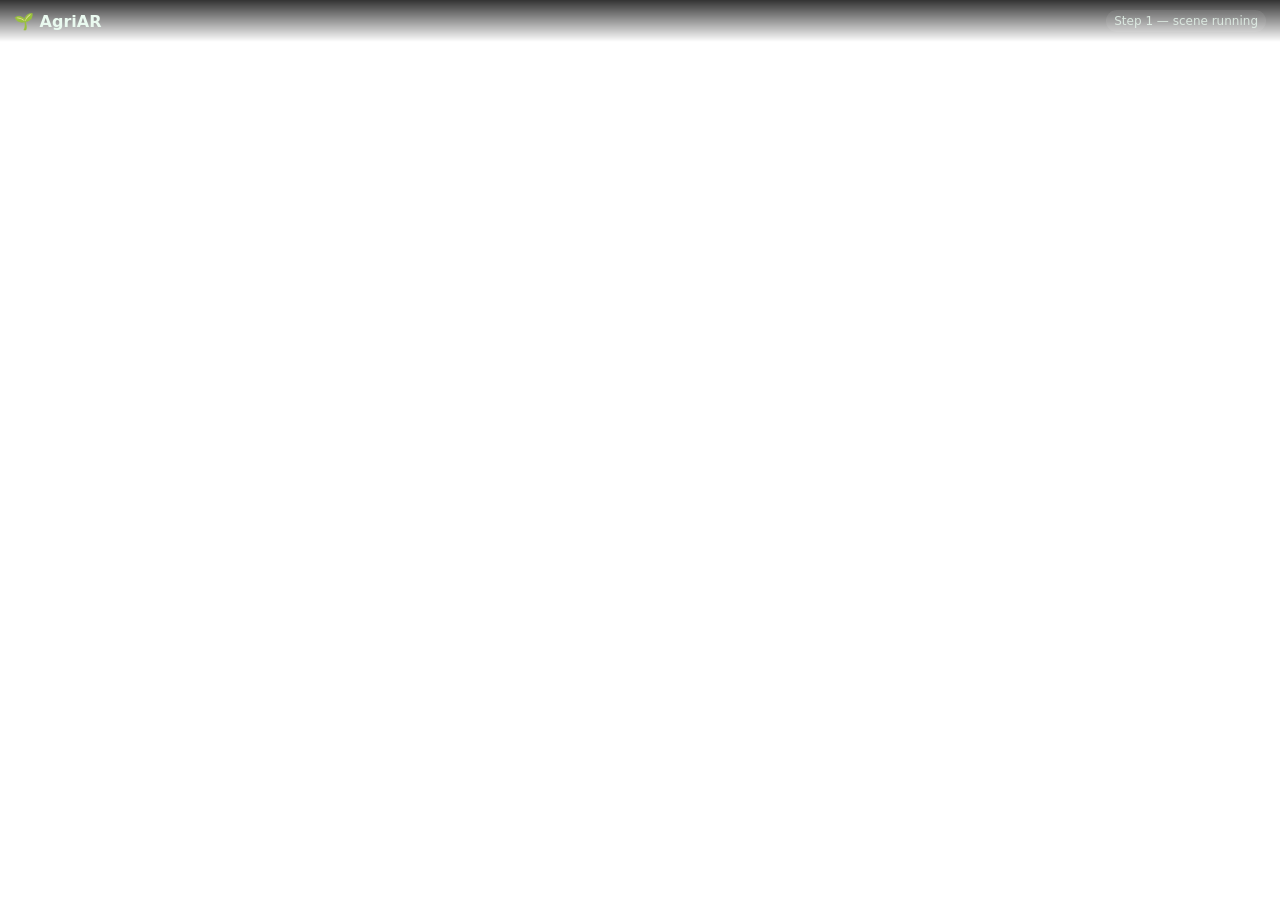
==== index.html @ 6613d99a "Step 1: project skeleton with running A-Frame scene Co-Authored-By: Claude Sonnet 5 <noreply@anthrop" ====
<!DOCTYPE html>
<html lang="en">
<head>
  <meta charset="utf-8" />
  <meta name="viewport" content="width=device-width, initial-scale=1, maximum-scale=1, user-scalable=no" />
  <title>AgriAR — AR Sensor Dashboard</title>

  <!-- A-Frame: the WebXR / 3D framework we build on -->
  <script src="https://aframe.io/releases/1.6.0/aframe.min.js"></script>

  <link rel="stylesheet" href="styles.css" />
</head>
<body>
  <!-- ===== 2D UI overlay (HTML sits on top of the 3D canvas) ===== -->
  <div id="ui">
    <header id="topbar">
      <span class="logo">🌱 AgriAR</span>
      <span id="status">Step 1 — scene running</span>
    </header>
  </div>

  <!-- ===== 3D scene ===== -->
  <a-scene
    id="scene"
    background="color: #101915"
    renderer="colorManagement: true; antialias: true">

    <!-- Lighting -->
    <a-entity light="type: ambient; intensity: 0.6"></a-entity>
    <a-entity light="type: directional; intensity: 0.9" position="1 3 2"></a-entity>

    <!-- Placeholder content — replaced by real models in Step 3+ -->
    <a-box
      position="0 1.2 -3"
      rotation="0 45 0"
      color="#4caf50"
      shadow
      animation="property: rotation; to: 0 405 0; loop: true; dur: 6000; easing: linear">
    </a-box>

    <a-plane position="0 0 -3" rotation="-90 0 0" width="6" height="6" color="#1e2b22"></a-plane>

    <a-sky color="#0c130f"></a-sky>

    <!-- Default camera with orbit-style look controls for desktop preview -->
    <a-entity camera position="0 1.6 0" look-controls wasd-controls></a-entity>
  </a-scene>

  <script src="js/app.js"></script>
</body>
</html>
---- styles.css ----
* { box-sizing: border-box; }

html, body {
  margin: 0;
  padding: 0;
  height: 100%;
  overflow: hidden;
  font-family: system-ui, -apple-system, "Segoe UI", Roboto, sans-serif;
}

/* The UI overlay must not block clicks meant for the 3D canvas,
   except on its own interactive children. */
#ui {
  position: fixed;
  inset: 0;
  z-index: 10;
  pointer-events: none;
}

#ui button,
#ui .panel {
  pointer-events: auto;
}

#topbar {
  position: absolute;
  top: 0;
  left: 0;
  right: 0;
  display: flex;
  align-items: center;
  justify-content: space-between;
  padding: 10px 14px;
  background: linear-gradient(#000c, #0000);
  color: #eafaf0;
}

.logo { font-weight: 700; font-size: 16px; }

#status {
  font-size: 12px;
  opacity: 0.8;
  background: #ffffff1a;
  padding: 4px 8px;
  border-radius: 999px;
}
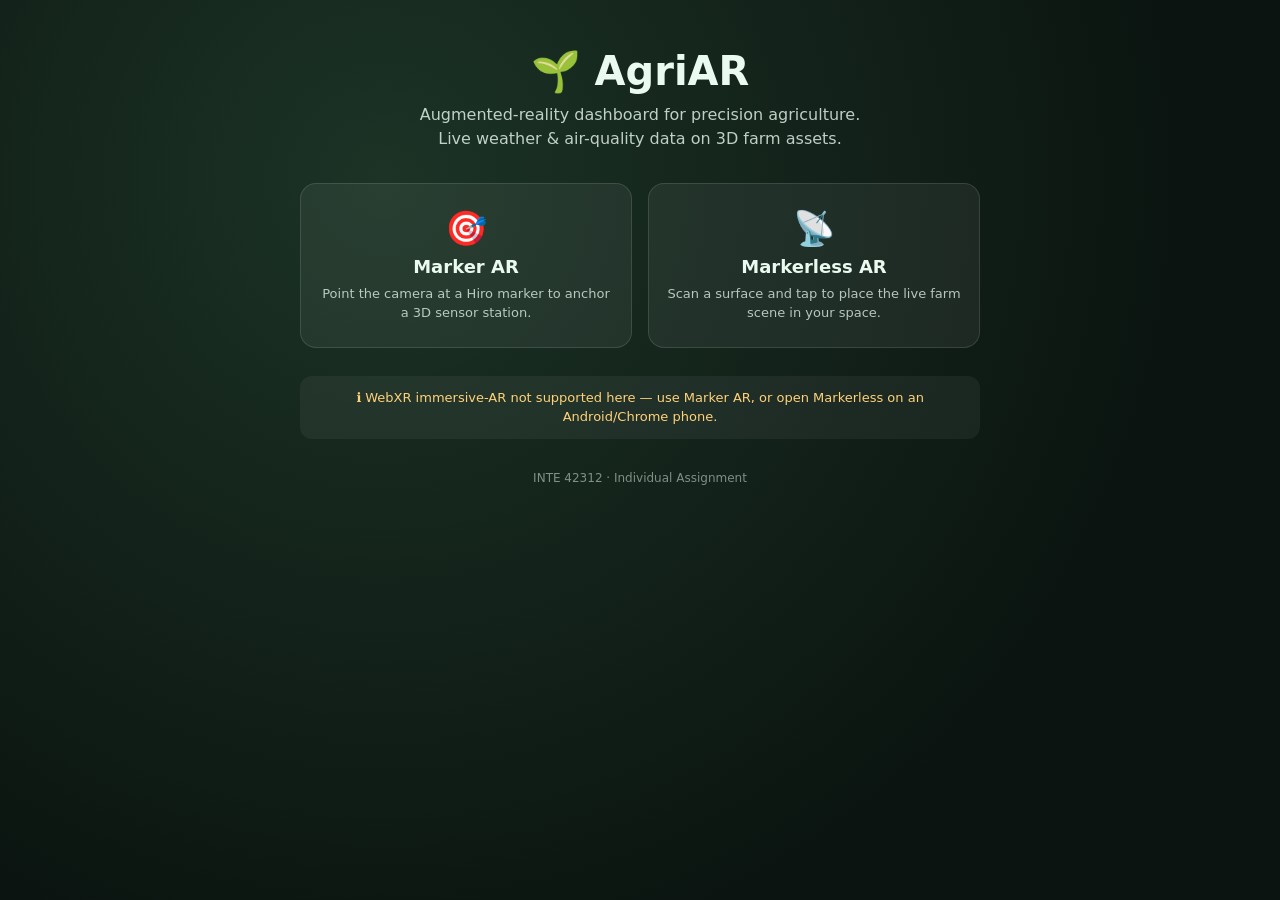
==== commit cce45ce3: "Step 2: UI shell, 3-page mode architecture, device capability check Co-Authored-By: Claude Sonnet 5 " ====
--- a/index.html
+++ b/index.html
@@ -4,48 +4,36 @@
   <meta charset="utf-8" />
   <meta name="viewport" content="width=device-width, initial-scale=1, maximum-scale=1, user-scalable=no" />
   <title>AgriAR — AR Sensor Dashboard</title>
-
-  <!-- A-Frame: the WebXR / 3D framework we build on -->
-  <script src="https://aframe.io/releases/1.6.0/aframe.min.js"></script>
-
   <link rel="stylesheet" href="styles.css" />
 </head>
-<body>
-  <!-- ===== 2D UI overlay (HTML sits on top of the 3D canvas) ===== -->
-  <div id="ui">
-    <header id="topbar">
-      <span class="logo">🌱 AgriAR</span>
-      <span id="status">Step 1 — scene running</span>
-    </header>
-  </div>
+<body class="menu-page">
 
-  <!-- ===== 3D scene ===== -->
-  <a-scene
-    id="scene"
-    background="color: #101915"
-    renderer="colorManagement: true; antialias: true">
+  <main class="menu">
+    <h1 class="menu__title">🌱 AgriAR</h1>
+    <p class="menu__tagline">
+      Augmented-reality dashboard for precision agriculture.<br />
+      Live weather &amp; air-quality data on 3D farm assets.
+    </p>
 
-    <!-- Lighting -->
-    <a-entity light="type: ambient; intensity: 0.6"></a-entity>
-    <a-entity light="type: directional; intensity: 0.9" position="1 3 2"></a-entity>
+    <div class="menu__cards">
+      <a class="card" href="marker.html">
+        <span class="card__icon">🎯</span>
+        <span class="card__label">Marker AR</span>
+        <span class="card__desc">Point the camera at a Hiro marker to anchor a 3D sensor station.</span>
+      </a>
 
-    <!-- Placeholder content — replaced by real models in Step 3+ -->
-    <a-box
-      position="0 1.2 -3"
-      rotation="0 45 0"
-      color="#4caf50"
-      shadow
-      animation="property: rotation; to: 0 405 0; loop: true; dur: 6000; easing: linear">
-    </a-box>
+      <a class="card" href="markerless.html">
+        <span class="card__icon">📡</span>
+        <span class="card__label">Markerless AR</span>
+        <span class="card__desc">Scan a surface and tap to place the live farm scene in your space.</span>
+      </a>
+    </div>
 
-    <a-plane position="0 0 -3" rotation="-90 0 0" width="6" height="6" color="#1e2b22"></a-plane>
+    <div id="device-check" class="device-check">Checking device capabilities…</div>
 
-    <a-sky color="#0c130f"></a-sky>
+    <footer class="menu__footer">INTE 42312 · Individual Assignment</footer>
+  </main>
 
-    <!-- Default camera with orbit-style look controls for desktop preview -->
-    <a-entity camera position="0 1.6 0" look-controls wasd-controls></a-entity>
-  </a-scene>
-
-  <script src="js/app.js"></script>
+  <script src="js/device-check.js"></script>
 </body>
 </html>
--- a/styles.css
+++ b/styles.css
@@ -6,41 +6,120 @@
   height: 100%;
   overflow: hidden;
   font-family: system-ui, -apple-system, "Segoe UI", Roboto, sans-serif;
+  color: #eafaf0;
 }
 
-/* The UI overlay must not block clicks meant for the 3D canvas,
-   except on its own interactive children. */
+/* ===================================================================
+   Landing menu (index.html)
+   =================================================================== */
+.menu-page {
+  overflow: auto;
+  background: radial-gradient(circle at 30% 20%, #1c3326, #0b1410 70%);
+}
+
+.menu {
+  max-width: 720px;
+  margin: 0 auto;
+  padding: 48px 20px 32px;
+  text-align: center;
+}
+
+.menu__title { font-size: 40px; margin: 0 0 8px; }
+.menu__tagline { opacity: 0.8; line-height: 1.5; margin: 0 0 32px; }
+
+.menu__cards {
+  display: grid;
+  gap: 16px;
+  grid-template-columns: 1fr;
+}
+@media (min-width: 560px) {
+  .menu__cards { grid-template-columns: 1fr 1fr; }
+}
+
+.card {
+  display: flex;
+  flex-direction: column;
+  align-items: center;
+  gap: 8px;
+  padding: 24px 18px;
+  border-radius: 16px;
+  background: #ffffff0f;
+  border: 1px solid #ffffff1f;
+  text-decoration: none;
+  color: inherit;
+  transition: transform 0.15s ease, background 0.15s ease;
+}
+.card:hover { transform: translateY(-3px); background: #ffffff1a; }
+.card__icon { font-size: 34px; }
+.card__label { font-weight: 700; font-size: 18px; }
+.card__desc { font-size: 13px; opacity: 0.75; line-height: 1.45; }
+
+.device-check {
+  margin-top: 28px;
+  font-size: 13px;
+  padding: 12px 14px;
+  border-radius: 12px;
+  background: #ffffff0d;
+  line-height: 1.5;
+}
+.device-check--ok { color: #8ef0b0; }
+.device-check--warn { color: #ffd27a; }
+
+.menu__footer { margin-top: 32px; font-size: 12px; opacity: 0.5; }
+
+/* ===================================================================
+   AR mode pages (marker.html / markerless.html)
+   =================================================================== */
 #ui {
   position: fixed;
   inset: 0;
   z-index: 10;
   pointer-events: none;
 }
-
 #ui button,
-#ui .panel {
-  pointer-events: auto;
-}
+#ui .panel { pointer-events: auto; }
 
 #topbar {
   position: absolute;
-  top: 0;
-  left: 0;
-  right: 0;
+  top: 0; left: 0; right: 0;
   display: flex;
   align-items: center;
-  justify-content: space-between;
-  padding: 10px 14px;
+  gap: 10px;
+  padding: 10px 12px;
   background: linear-gradient(#000c, #0000);
-  color: #eafaf0;
 }
-
-.logo { font-weight: 700; font-size: 16px; }
+#topbar .logo { font-weight: 700; font-size: 15px; flex: 1; }
 
 #status {
   font-size: 12px;
-  opacity: 0.8;
+  opacity: 0.85;
   background: #ffffff1a;
   padding: 4px 8px;
   border-radius: 999px;
+  white-space: nowrap;
 }
+
+.btn {
+  font: inherit;
+  font-size: 13px;
+  padding: 7px 12px;
+  border-radius: 999px;
+  border: 1px solid #ffffff33;
+  background: #ffffff14;
+  color: #eafaf0;
+  cursor: pointer;
+}
+.btn:hover { background: #ffffff24; }
+.btn--ghost { background: transparent; }
+
+.hint {
+  position: absolute;
+  left: 50%;
+  bottom: 26px;
+  transform: translateX(-50%);
+  font-size: 12px;
+  background: #000000a6;
+  padding: 8px 14px;
+  border-radius: 999px;
+  text-align: center;
+}
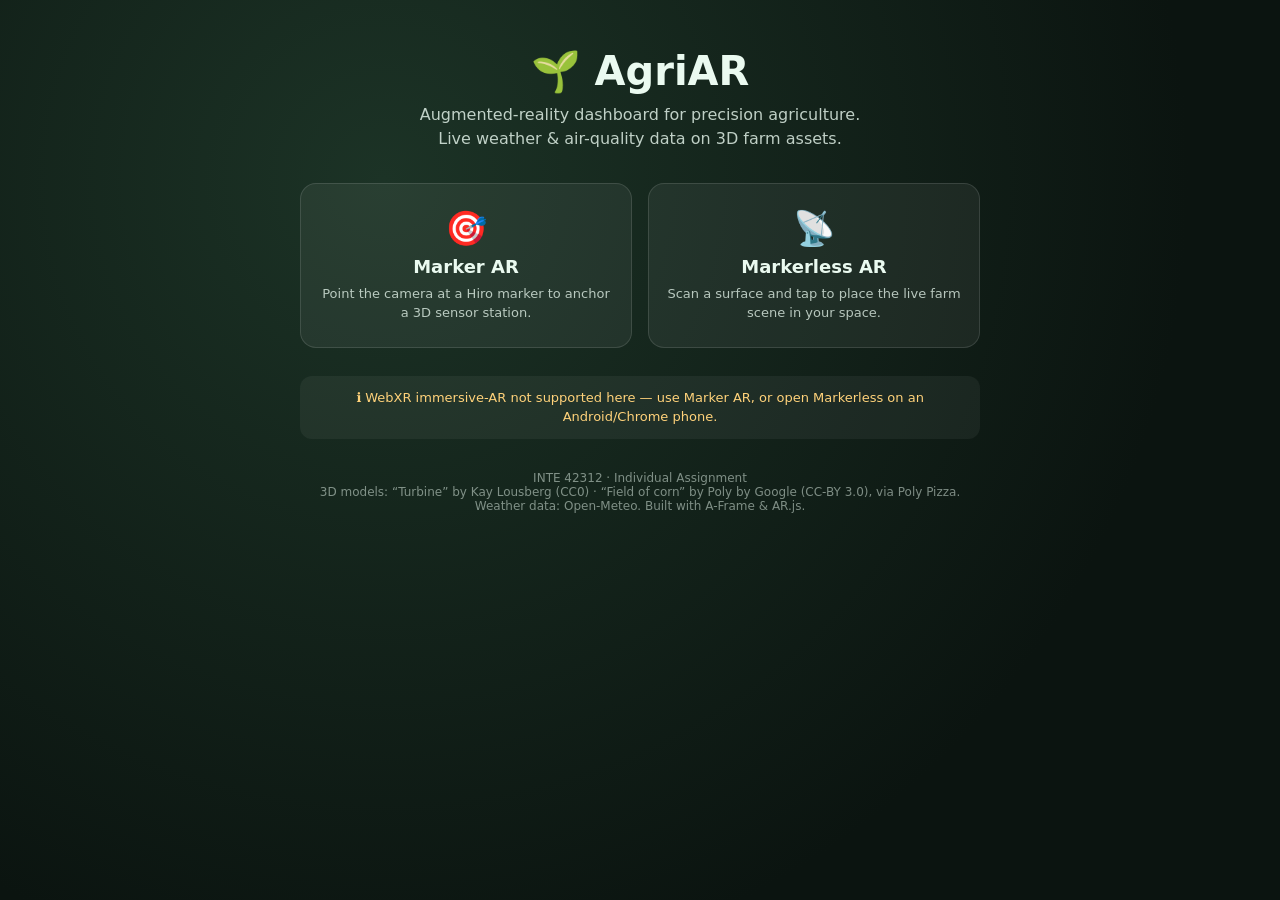
==== commit 48551767: "Add visible model/data attribution to landing page (CC-BY compliance)" ====
--- a/index.html
+++ b/index.html
@@ -31,7 +31,11 @@
 
     <div id="device-check" class="device-check">Checking device capabilities…</div>
 
-    <footer class="menu__footer">INTE 42312 · Individual Assignment</footer>
+    <footer class="menu__footer">
+      INTE 42312 · Individual Assignment<br />
+      3D models: “Turbine” by Kay Lousberg (CC0) · “Field of corn” by Poly by Google (CC-BY 3.0), via Poly Pizza.
+      Weather data: Open-Meteo. Built with A-Frame &amp; AR.js.
+    </footer>
   </main>
 
   <script src="js/device-check.js"></script>
--- a/styles.css
+++ b/styles.css
@@ -112,14 +112,79 @@
 .btn:hover { background: #ffffff24; }
 .btn--ghost { background: transparent; }
 
+#sound { padding: 6px 9px; font-size: 15px; line-height: 1; }
+
+.btn.is-active {
+  background: #5cae4e;
+  border-color: #7ede6c;
+  color: #0c130f;
+  font-weight: 700;
+}
+
+/* marker page: lift the scan hint above the scenario bar */
+#scan-hint { bottom: 84px; }
+
+/* AR.js in embedded mode: force the webcam video + canvas to fill the viewport.
+   AR.js sizes the <video> to the camera's native resolution (landscape), which
+   letterboxes on a portrait phone unless we override it here. */
+.a-canvas,
+video,
+#arjs-video,
+.arjs-video,
+video#arjs-video {
+  position: fixed !important;
+  top: 0 !important;
+  left: 0 !important;
+  right: 0 !important;
+  bottom: 0 !important;
+  width: 100% !important;
+  height: 100% !important;
+  min-width: 100% !important;
+  min-height: 100% !important;
+  object-fit: cover !important;
+  transform: none !important;
+  margin: 0 !important;
+}
+
 .hint {
   position: absolute;
   left: 50%;
   bottom: 26px;
   transform: translateX(-50%);
+  max-width: 88vw;
   font-size: 12px;
   background: #000000a6;
   padding: 8px 14px;
   border-radius: 999px;
   text-align: center;
 }
+
+.controls {
+  position: absolute;
+  left: 50%;
+  bottom: 24px;
+  transform: translateX(-50%);
+  display: flex;
+  gap: 10px;
+}
+
+.searchbar {
+  position: absolute;
+  top: 52px;
+  left: 50%;
+  transform: translateX(-50%);
+  display: flex;
+  gap: 6px;
+  width: min(92vw, 420px);
+}
+.searchbar input {
+  flex: 1;
+  font: inherit;
+  font-size: 14px;
+  padding: 8px 12px;
+  border-radius: 999px;
+  border: 1px solid #ffffff33;
+  background: #0d1712d9;
+  color: #eafaf0;
+}
+.searchbar input::placeholder { color: #eafaf099; }
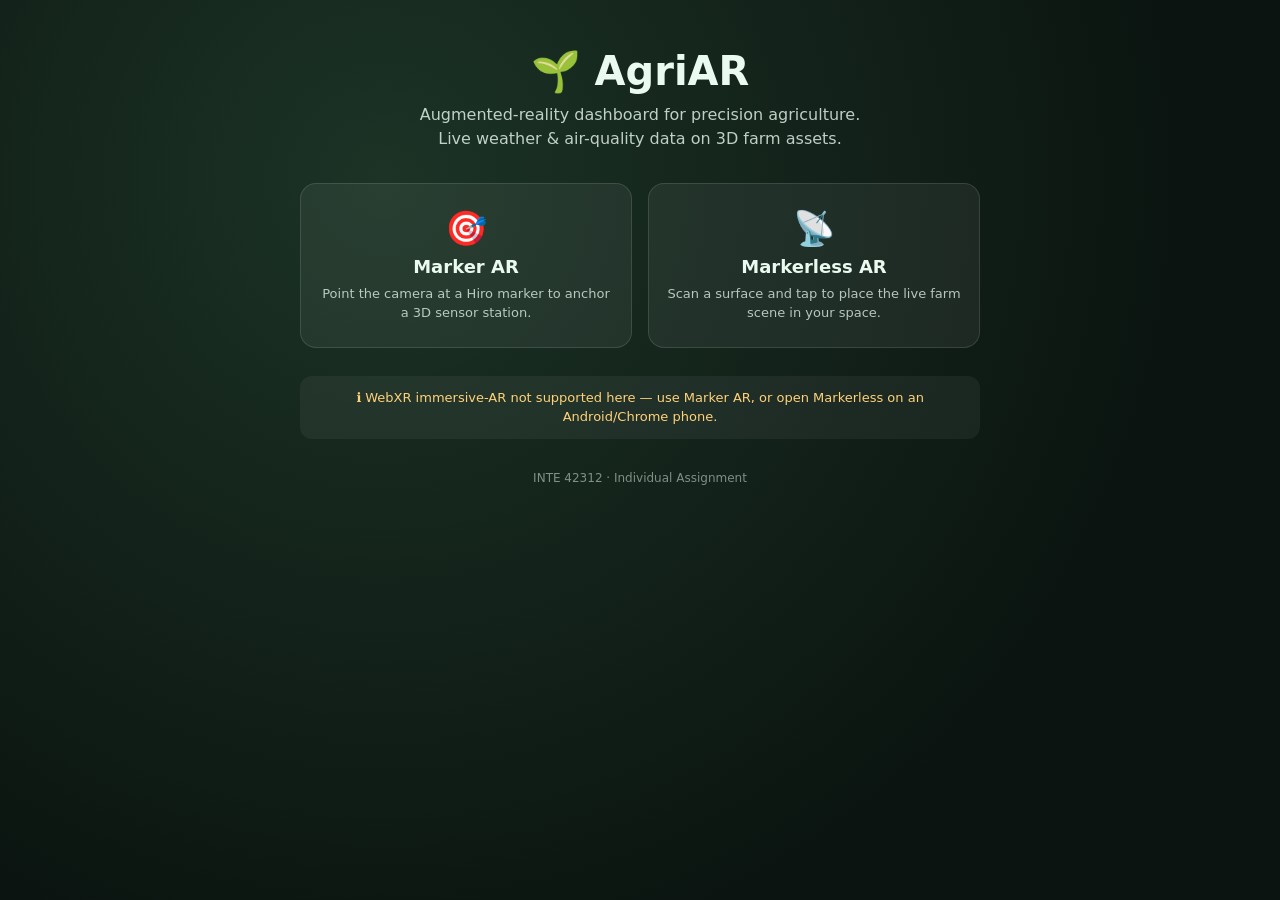
==== commit 48f2cda4: "refactor: simplify footer content and add structural whitespace to index.html" ====
--- a/index.html
+++ b/index.html
@@ -1,11 +1,13 @@
 <!DOCTYPE html>
 <html lang="en">
+
 <head>
   <meta charset="utf-8" />
   <meta name="viewport" content="width=device-width, initial-scale=1, maximum-scale=1, user-scalable=no" />
   <title>AgriAR — AR Sensor Dashboard</title>
   <link rel="stylesheet" href="styles.css" />
 </head>
+
 <body class="menu-page">
 
   <main class="menu">
@@ -32,12 +34,11 @@
     <div id="device-check" class="device-check">Checking device capabilities…</div>
 
     <footer class="menu__footer">
-      INTE 42312 · Individual Assignment<br />
-      3D models: “Turbine” by Kay Lousberg (CC0) · “Field of corn” by Poly by Google (CC-BY 3.0), via Poly Pizza.
-      Weather data: Open-Meteo. Built with A-Frame &amp; AR.js.
+      INTE 42312 · Individual Assignment
     </footer>
   </main>
 
   <script src="js/device-check.js"></script>
 </body>
-</html>
+
+</html>
--- a/styles.css
+++ b/styles.css
@@ -79,24 +79,39 @@
 #ui button,
 #ui .panel { pointer-events: auto; }
 
+/* class-based display rules beat the [hidden] UA rule, so make it explicit */
+[hidden] { display: none !important; }
+
 #topbar {
   position: absolute;
   top: 0; left: 0; right: 0;
   display: flex;
   align-items: center;
-  gap: 10px;
-  padding: 10px 12px;
-  background: linear-gradient(#000c, #0000);
-}
-#topbar .logo { font-weight: 700; font-size: 15px; flex: 1; }
+  gap: 8px;
+  padding: calc(env(safe-area-inset-top, 0px) + 10px) 12px 10px;
+  background: linear-gradient(#000d, #0000);
+}
+#topbar .logo {
+  font-weight: 700;
+  font-size: 15px;
+  flex: 1;
+  min-width: 0;
+  white-space: nowrap;
+  overflow: hidden;
+  text-overflow: ellipsis;
+}
 
 #status {
-  font-size: 12px;
-  opacity: 0.85;
-  background: #ffffff1a;
-  padding: 4px 8px;
+  flex: none;
+  font-size: 11.5px;
+  opacity: 0.9;
+  background: #ffffff1f;
+  padding: 4px 9px;
   border-radius: 999px;
   white-space: nowrap;
+  max-width: 44vw;
+  overflow: hidden;
+  text-overflow: ellipsis;
 }
 
 .btn {
@@ -121,8 +136,6 @@
   font-weight: 700;
 }
 
-/* marker page: lift the scan hint above the scenario bar */
-#scan-hint { bottom: 84px; }
 
 /* AR.js in embedded mode: force the webcam video + canvas to fill the viewport.
    AR.js sizes the <video> to the camera's native resolution (landscape), which
@@ -146,31 +159,39 @@
   margin: 0 !important;
 }
 
+/* Bottom UI: hint sits on the upper row, controls on the lower row,
+   both clear of the phone's home indicator. */
 .hint {
   position: absolute;
   left: 50%;
-  bottom: 26px;
+  bottom: calc(env(safe-area-inset-bottom, 0px) + 84px);
   transform: translateX(-50%);
-  max-width: 88vw;
+  width: max-content;
+  max-width: min(90vw, 460px);
   font-size: 12px;
-  background: #000000a6;
-  padding: 8px 14px;
-  border-radius: 999px;
+  line-height: 1.4;
+  background: #000000b3;
+  padding: 9px 15px;
+  border-radius: 14px;
   text-align: center;
 }
+.hint a { color: #9fe6b4; }
 
 .controls {
   position: absolute;
   left: 50%;
-  bottom: 24px;
+  bottom: calc(env(safe-area-inset-bottom, 0px) + 22px);
   transform: translateX(-50%);
   display: flex;
-  gap: 10px;
+  flex-wrap: wrap;
+  justify-content: center;
+  gap: 8px;
+  max-width: 94vw;
 }
 
 .searchbar {
   position: absolute;
-  top: 52px;
+  top: calc(env(safe-area-inset-top, 0px) + 58px);
   left: 50%;
   transform: translateX(-50%);
   display: flex;
